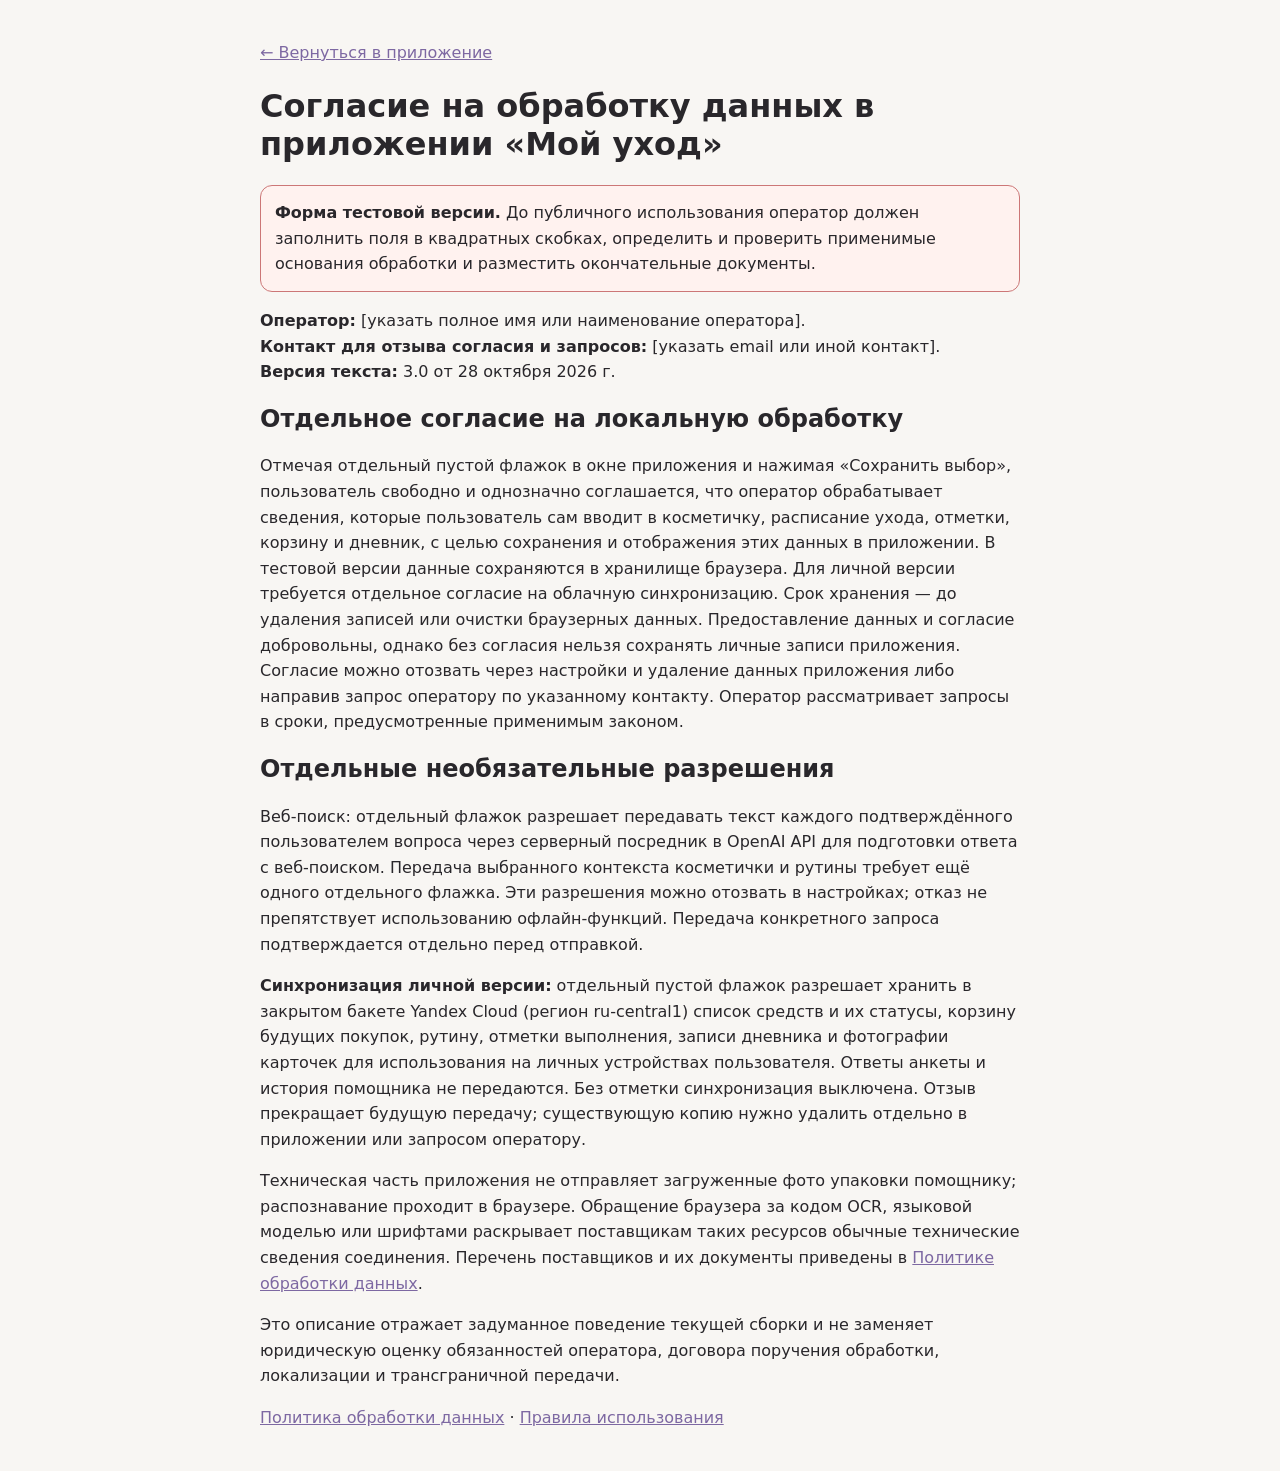
==== consent.html @ 7e5a4329 "Личная версия «Мой уход»: основные файлы" ====
<!doctype html>
<html lang="ru"><meta charset="utf-8"><meta name="viewport" content="width=device-width,initial-scale=1"><title>Согласие на обработку данных — Мой уход</title>
<style>body{max-width:760px;margin:40px auto;padding:0 20px;font:16px/1.6 system-ui,sans-serif;color:#29272b;background:#f8f6f3}h1,h2{line-height:1.2}a{color:#7d68a2}.draft{padding:14px;border:1px solid #c77;border-radius:12px;background:#fff2ef}</style>
<body><p><a href="./">← Вернуться в приложение</a></p><h1>Согласие на обработку данных в приложении «Мой уход»</h1><p class="draft"><strong>Форма тестовой версии.</strong> До публичного использования оператор должен заполнить поля в квадратных скобках, определить и проверить применимые основания обработки и разместить окончательные документы.</p>
<p><strong>Оператор:</strong> [указать полное имя или наименование оператора].<br><strong>Контакт для отзыва согласия и запросов:</strong> [указать email или иной контакт].<br><strong>Версия текста:</strong> 3.0 от 28 октября 2026 г.</p>
<h2>Отдельное согласие на локальную обработку</h2><p>Отмечая отдельный пустой флажок в окне приложения и нажимая «Сохранить выбор», пользователь свободно и однозначно соглашается, что оператор обрабатывает сведения, которые пользователь сам вводит в косметичку, расписание ухода, отметки, корзину и дневник, с целью сохранения и отображения этих данных в приложении. В тестовой версии данные сохраняются в хранилище браузера. Для личной версии требуется отдельное согласие на облачную синхронизацию. Срок хранения — до удаления записей или очистки браузерных данных. Предоставление данных и согласие добровольны, однако без согласия нельзя сохранять личные записи приложения. Согласие можно отозвать через настройки и удаление данных приложения либо направив запрос оператору по указанному контакту. Оператор рассматривает запросы в сроки, предусмотренные применимым законом.</p>
<h2>Отдельные необязательные разрешения</h2><p>Веб-поиск: отдельный флажок разрешает передавать текст каждого подтверждённого пользователем вопроса через серверный посредник в OpenAI API для подготовки ответа с веб-поиском. Передача выбранного контекста косметички и рутины требует ещё одного отдельного флажка. Эти разрешения можно отозвать в настройках; отказ не препятствует использованию офлайн-функций. Передача конкретного запроса подтверждается отдельно перед отправкой.</p>
<p><strong>Синхронизация личной версии:</strong> отдельный пустой флажок разрешает хранить в закрытом бакете Yandex Cloud (регион ru-central1) список средств и их статусы, корзину будущих покупок, рутину, отметки выполнения, записи дневника и фотографии карточек для использования на личных устройствах пользователя. Ответы анкеты и история помощника не передаются. Без отметки синхронизация выключена. Отзыв прекращает будущую передачу; существующую копию нужно удалить отдельно в приложении или запросом оператору.</p>
<p>Техническая часть приложения не отправляет загруженные фото упаковки помощнику; распознавание проходит в браузере. Обращение браузера за кодом OCR, языковой моделью или шрифтами раскрывает поставщикам таких ресурсов обычные технические сведения соединения. Перечень поставщиков и их документы приведены в <a href="privacy.html">Политике обработки данных</a>.</p>
<p>Это описание отражает задуманное поведение текущей сборки и не заменяет юридическую оценку обязанностей оператора, договора поручения обработки, локализации и трансграничной передачи.</p><p><a href="privacy.html">Политика обработки данных</a> · <a href="terms.html">Правила использования</a></p></body></html>
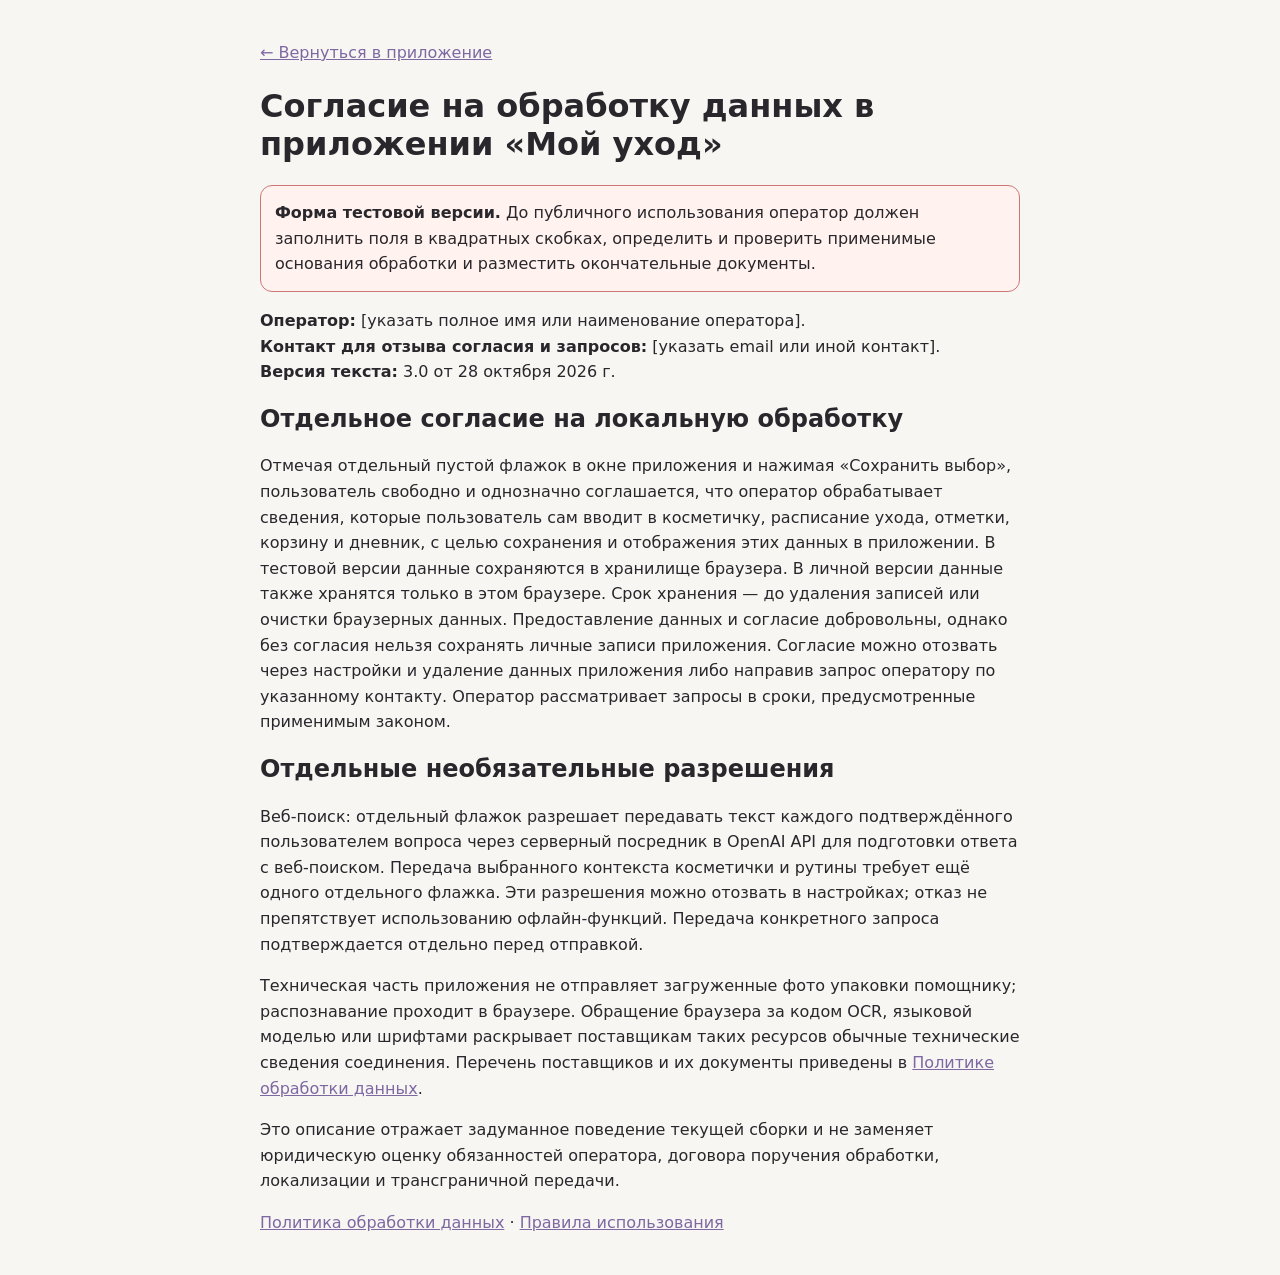
==== commit 641ab4c5: "Add personal care tracking features" ====
--- a/consent.html
+++ b/consent.html
@@ -3,8 +3,8 @@
 <style>body{max-width:760px;margin:40px auto;padding:0 20px;font:16px/1.6 system-ui,sans-serif;color:#29272b;background:#f8f6f3}h1,h2{line-height:1.2}a{color:#7d68a2}.draft{padding:14px;border:1px solid #c77;border-radius:12px;background:#fff2ef}</style>
 <body><p><a href="./">← Вернуться в приложение</a></p><h1>Согласие на обработку данных в приложении «Мой уход»</h1><p class="draft"><strong>Форма тестовой версии.</strong> До публичного использования оператор должен заполнить поля в квадратных скобках, определить и проверить применимые основания обработки и разместить окончательные документы.</p>
 <p><strong>Оператор:</strong> [указать полное имя или наименование оператора].<br><strong>Контакт для отзыва согласия и запросов:</strong> [указать email или иной контакт].<br><strong>Версия текста:</strong> 3.0 от 28 октября 2026 г.</p>
-<h2>Отдельное согласие на локальную обработку</h2><p>Отмечая отдельный пустой флажок в окне приложения и нажимая «Сохранить выбор», пользователь свободно и однозначно соглашается, что оператор обрабатывает сведения, которые пользователь сам вводит в косметичку, расписание ухода, отметки, корзину и дневник, с целью сохранения и отображения этих данных в приложении. В тестовой версии данные сохраняются в хранилище браузера. Для личной версии требуется отдельное согласие на облачную синхронизацию. Срок хранения — до удаления записей или очистки браузерных данных. Предоставление данных и согласие добровольны, однако без согласия нельзя сохранять личные записи приложения. Согласие можно отозвать через настройки и удаление данных приложения либо направив запрос оператору по указанному контакту. Оператор рассматривает запросы в сроки, предусмотренные применимым законом.</p>
+<h2>Отдельное согласие на локальную обработку</h2><p>Отмечая отдельный пустой флажок в окне приложения и нажимая «Сохранить выбор», пользователь свободно и однозначно соглашается, что оператор обрабатывает сведения, которые пользователь сам вводит в косметичку, расписание ухода, отметки, корзину и дневник, с целью сохранения и отображения этих данных в приложении. В тестовой версии данные сохраняются в хранилище браузера. В личной версии данные также хранятся только в этом браузере. Срок хранения — до удаления записей или очистки браузерных данных. Предоставление данных и согласие добровольны, однако без согласия нельзя сохранять личные записи приложения. Согласие можно отозвать через настройки и удаление данных приложения либо направив запрос оператору по указанному контакту. Оператор рассматривает запросы в сроки, предусмотренные применимым законом.</p>
 <h2>Отдельные необязательные разрешения</h2><p>Веб-поиск: отдельный флажок разрешает передавать текст каждого подтверждённого пользователем вопроса через серверный посредник в OpenAI API для подготовки ответа с веб-поиском. Передача выбранного контекста косметички и рутины требует ещё одного отдельного флажка. Эти разрешения можно отозвать в настройках; отказ не препятствует использованию офлайн-функций. Передача конкретного запроса подтверждается отдельно перед отправкой.</p>
-<p><strong>Синхронизация личной версии:</strong> отдельный пустой флажок разрешает хранить в закрытом бакете Yandex Cloud (регион ru-central1) список средств и их статусы, корзину будущих покупок, рутину, отметки выполнения, записи дневника и фотографии карточек для использования на личных устройствах пользователя. Ответы анкеты и история помощника не передаются. Без отметки синхронизация выключена. Отзыв прекращает будущую передачу; существующую копию нужно удалить отдельно в приложении или запросом оператору.</p>
+
 <p>Техническая часть приложения не отправляет загруженные фото упаковки помощнику; распознавание проходит в браузере. Обращение браузера за кодом OCR, языковой моделью или шрифтами раскрывает поставщикам таких ресурсов обычные технические сведения соединения. Перечень поставщиков и их документы приведены в <a href="privacy.html">Политике обработки данных</a>.</p>
 <p>Это описание отражает задуманное поведение текущей сборки и не заменяет юридическую оценку обязанностей оператора, договора поручения обработки, локализации и трансграничной передачи.</p><p><a href="privacy.html">Политика обработки данных</a> · <a href="terms.html">Правила использования</a></p></body></html>
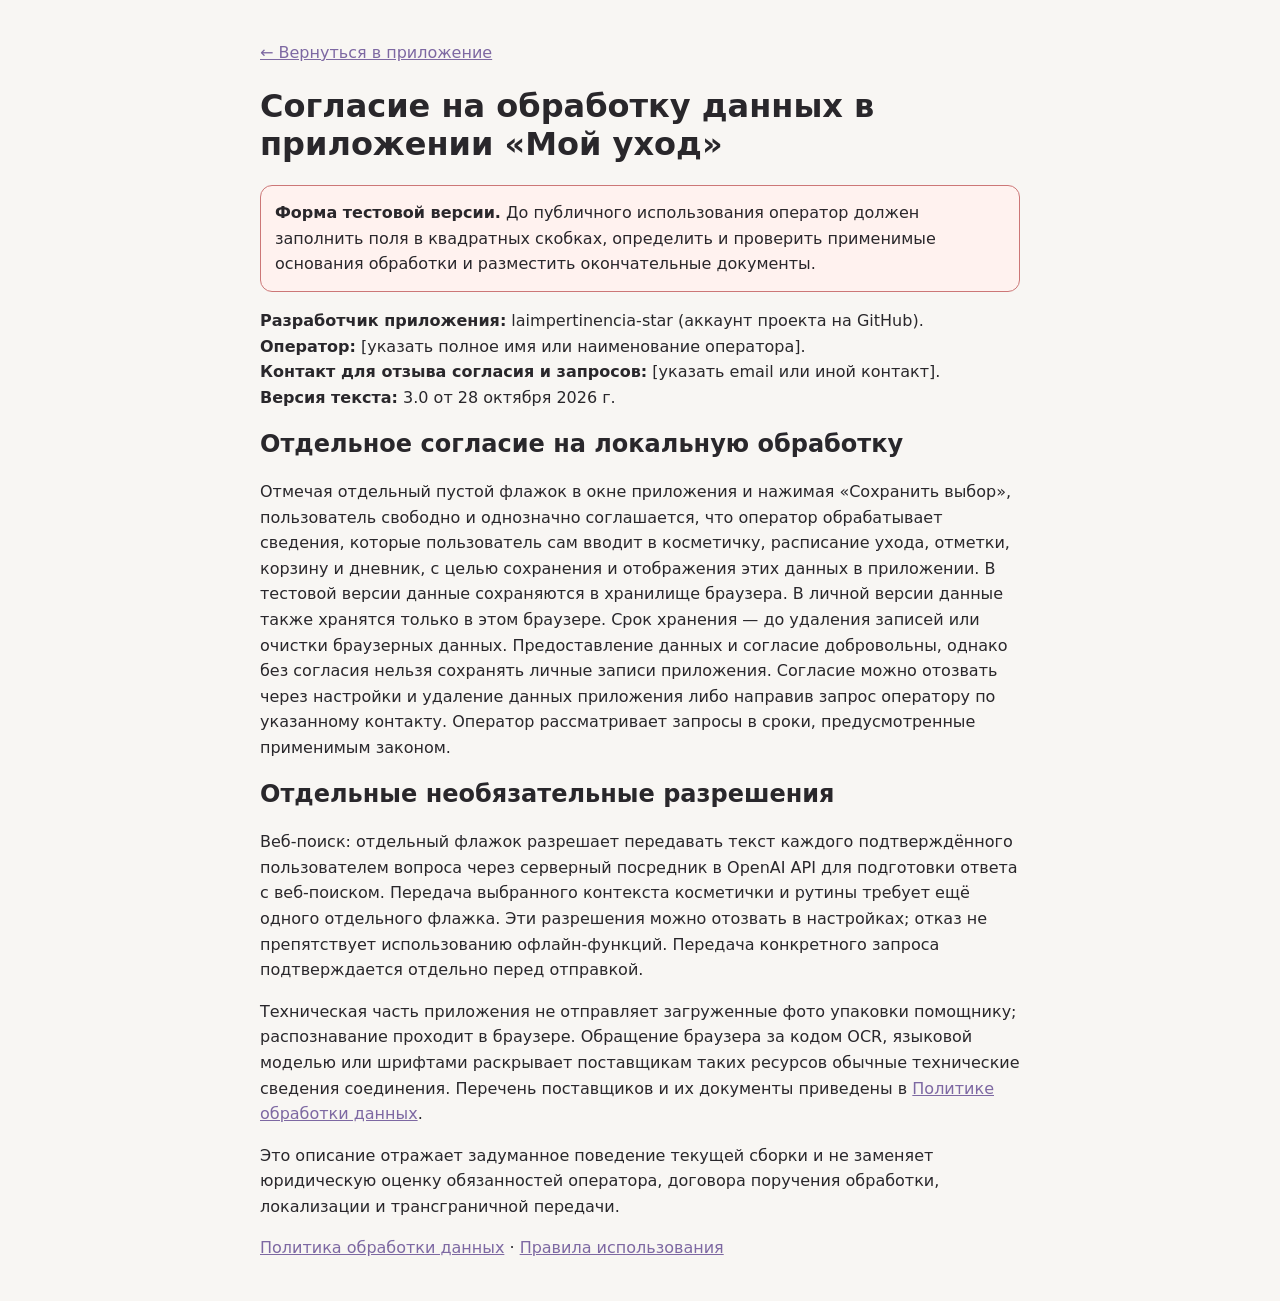
==== commit 60e5c881: "Credit project developer in consent.html" ====
--- a/consent.html
+++ b/consent.html
@@ -2,7 +2,7 @@
 <html lang="ru"><meta charset="utf-8"><meta name="viewport" content="width=device-width,initial-scale=1"><title>Согласие на обработку данных — Мой уход</title>
 <style>body{max-width:760px;margin:40px auto;padding:0 20px;font:16px/1.6 system-ui,sans-serif;color:#29272b;background:#f8f6f3}h1,h2{line-height:1.2}a{color:#7d68a2}.draft{padding:14px;border:1px solid #c77;border-radius:12px;background:#fff2ef}</style>
 <body><p><a href="./">← Вернуться в приложение</a></p><h1>Согласие на обработку данных в приложении «Мой уход»</h1><p class="draft"><strong>Форма тестовой версии.</strong> До публичного использования оператор должен заполнить поля в квадратных скобках, определить и проверить применимые основания обработки и разместить окончательные документы.</p>
-<p><strong>Оператор:</strong> [указать полное имя или наименование оператора].<br><strong>Контакт для отзыва согласия и запросов:</strong> [указать email или иной контакт].<br><strong>Версия текста:</strong> 3.0 от 28 октября 2026 г.</p>
+<p><strong>Разработчик приложения:</strong> laimpertinencia-star (аккаунт проекта на GitHub).<br><strong>Оператор:</strong> [указать полное имя или наименование оператора].<br><strong>Контакт для отзыва согласия и запросов:</strong> [указать email или иной контакт].<br><strong>Версия текста:</strong> 3.0 от 28 октября 2026 г.</p>
 <h2>Отдельное согласие на локальную обработку</h2><p>Отмечая отдельный пустой флажок в окне приложения и нажимая «Сохранить выбор», пользователь свободно и однозначно соглашается, что оператор обрабатывает сведения, которые пользователь сам вводит в косметичку, расписание ухода, отметки, корзину и дневник, с целью сохранения и отображения этих данных в приложении. В тестовой версии данные сохраняются в хранилище браузера. В личной версии данные также хранятся только в этом браузере. Срок хранения — до удаления записей или очистки браузерных данных. Предоставление данных и согласие добровольны, однако без согласия нельзя сохранять личные записи приложения. Согласие можно отозвать через настройки и удаление данных приложения либо направив запрос оператору по указанному контакту. Оператор рассматривает запросы в сроки, предусмотренные применимым законом.</p>
 <h2>Отдельные необязательные разрешения</h2><p>Веб-поиск: отдельный флажок разрешает передавать текст каждого подтверждённого пользователем вопроса через серверный посредник в OpenAI API для подготовки ответа с веб-поиском. Передача выбранного контекста косметички и рутины требует ещё одного отдельного флажка. Эти разрешения можно отозвать в настройках; отказ не препятствует использованию офлайн-функций. Передача конкретного запроса подтверждается отдельно перед отправкой.</p>
 
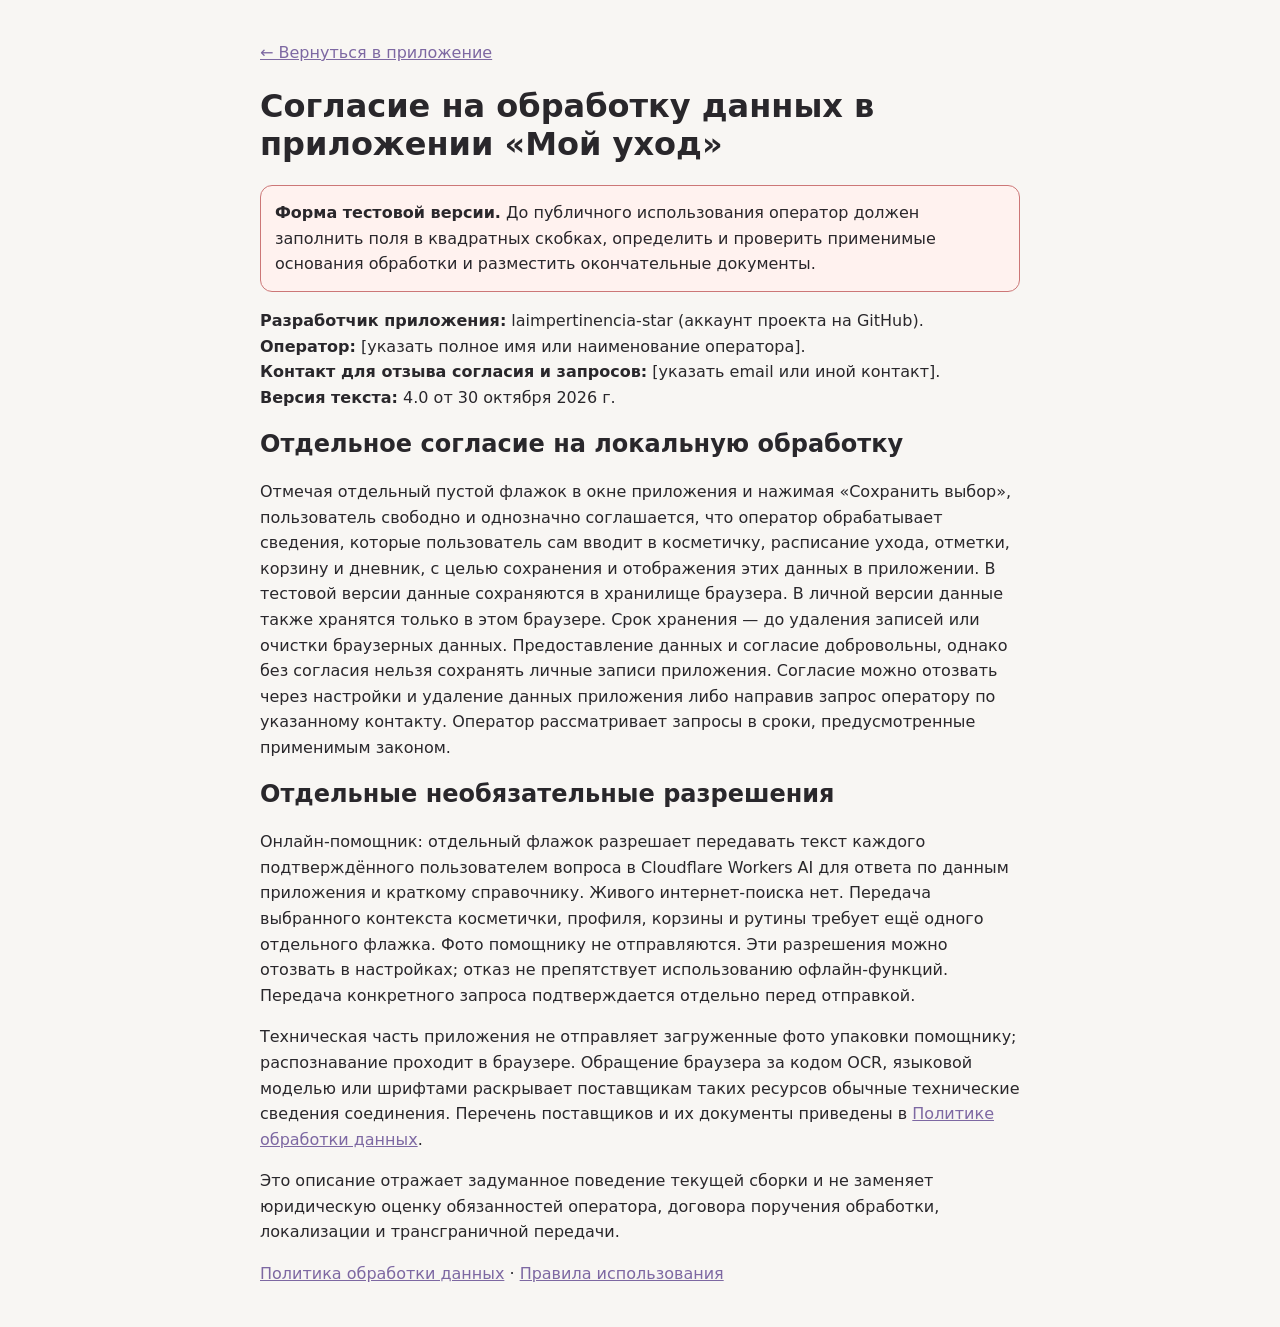
==== commit f2e7a699: "Add consent-based Cloudflare AI assistant and contextual local advice" ====
--- a/consent.html
+++ b/consent.html
@@ -2,9 +2,9 @@
 <html lang="ru"><meta charset="utf-8"><meta name="viewport" content="width=device-width,initial-scale=1"><title>Согласие на обработку данных — Мой уход</title>
 <style>body{max-width:760px;margin:40px auto;padding:0 20px;font:16px/1.6 system-ui,sans-serif;color:#29272b;background:#f8f6f3}h1,h2{line-height:1.2}a{color:#7d68a2}.draft{padding:14px;border:1px solid #c77;border-radius:12px;background:#fff2ef}</style>
 <body><p><a href="./">← Вернуться в приложение</a></p><h1>Согласие на обработку данных в приложении «Мой уход»</h1><p class="draft"><strong>Форма тестовой версии.</strong> До публичного использования оператор должен заполнить поля в квадратных скобках, определить и проверить применимые основания обработки и разместить окончательные документы.</p>
-<p><strong>Разработчик приложения:</strong> laimpertinencia-star (аккаунт проекта на GitHub).<br><strong>Оператор:</strong> [указать полное имя или наименование оператора].<br><strong>Контакт для отзыва согласия и запросов:</strong> [указать email или иной контакт].<br><strong>Версия текста:</strong> 3.0 от 28 октября 2026 г.</p>
+<p><strong>Разработчик приложения:</strong> laimpertinencia-star (аккаунт проекта на GitHub).<br><strong>Оператор:</strong> [указать полное имя или наименование оператора].<br><strong>Контакт для отзыва согласия и запросов:</strong> [указать email или иной контакт].<br><strong>Версия текста:</strong> 4.0 от 30 октября 2026 г.</p>
 <h2>Отдельное согласие на локальную обработку</h2><p>Отмечая отдельный пустой флажок в окне приложения и нажимая «Сохранить выбор», пользователь свободно и однозначно соглашается, что оператор обрабатывает сведения, которые пользователь сам вводит в косметичку, расписание ухода, отметки, корзину и дневник, с целью сохранения и отображения этих данных в приложении. В тестовой версии данные сохраняются в хранилище браузера. В личной версии данные также хранятся только в этом браузере. Срок хранения — до удаления записей или очистки браузерных данных. Предоставление данных и согласие добровольны, однако без согласия нельзя сохранять личные записи приложения. Согласие можно отозвать через настройки и удаление данных приложения либо направив запрос оператору по указанному контакту. Оператор рассматривает запросы в сроки, предусмотренные применимым законом.</p>
-<h2>Отдельные необязательные разрешения</h2><p>Веб-поиск: отдельный флажок разрешает передавать текст каждого подтверждённого пользователем вопроса через серверный посредник в OpenAI API для подготовки ответа с веб-поиском. Передача выбранного контекста косметички и рутины требует ещё одного отдельного флажка. Эти разрешения можно отозвать в настройках; отказ не препятствует использованию офлайн-функций. Передача конкретного запроса подтверждается отдельно перед отправкой.</p>
+<h2>Отдельные необязательные разрешения</h2><p>Онлайн-помощник: отдельный флажок разрешает передавать текст каждого подтверждённого пользователем вопроса в Cloudflare Workers AI для ответа по данным приложения и краткому справочнику. Живого интернет-поиска нет. Передача выбранного контекста косметички, профиля, корзины и рутины требует ещё одного отдельного флажка. Фото помощнику не отправляются. Эти разрешения можно отозвать в настройках; отказ не препятствует использованию офлайн-функций. Передача конкретного запроса подтверждается отдельно перед отправкой.</p>
 
 <p>Техническая часть приложения не отправляет загруженные фото упаковки помощнику; распознавание проходит в браузере. Обращение браузера за кодом OCR, языковой моделью или шрифтами раскрывает поставщикам таких ресурсов обычные технические сведения соединения. Перечень поставщиков и их документы приведены в <a href="privacy.html">Политике обработки данных</a>.</p>
 <p>Это описание отражает задуманное поведение текущей сборки и не заменяет юридическую оценку обязанностей оператора, договора поручения обработки, локализации и трансграничной передачи.</p><p><a href="privacy.html">Политика обработки данных</a> · <a href="terms.html">Правила использования</a></p></body></html>
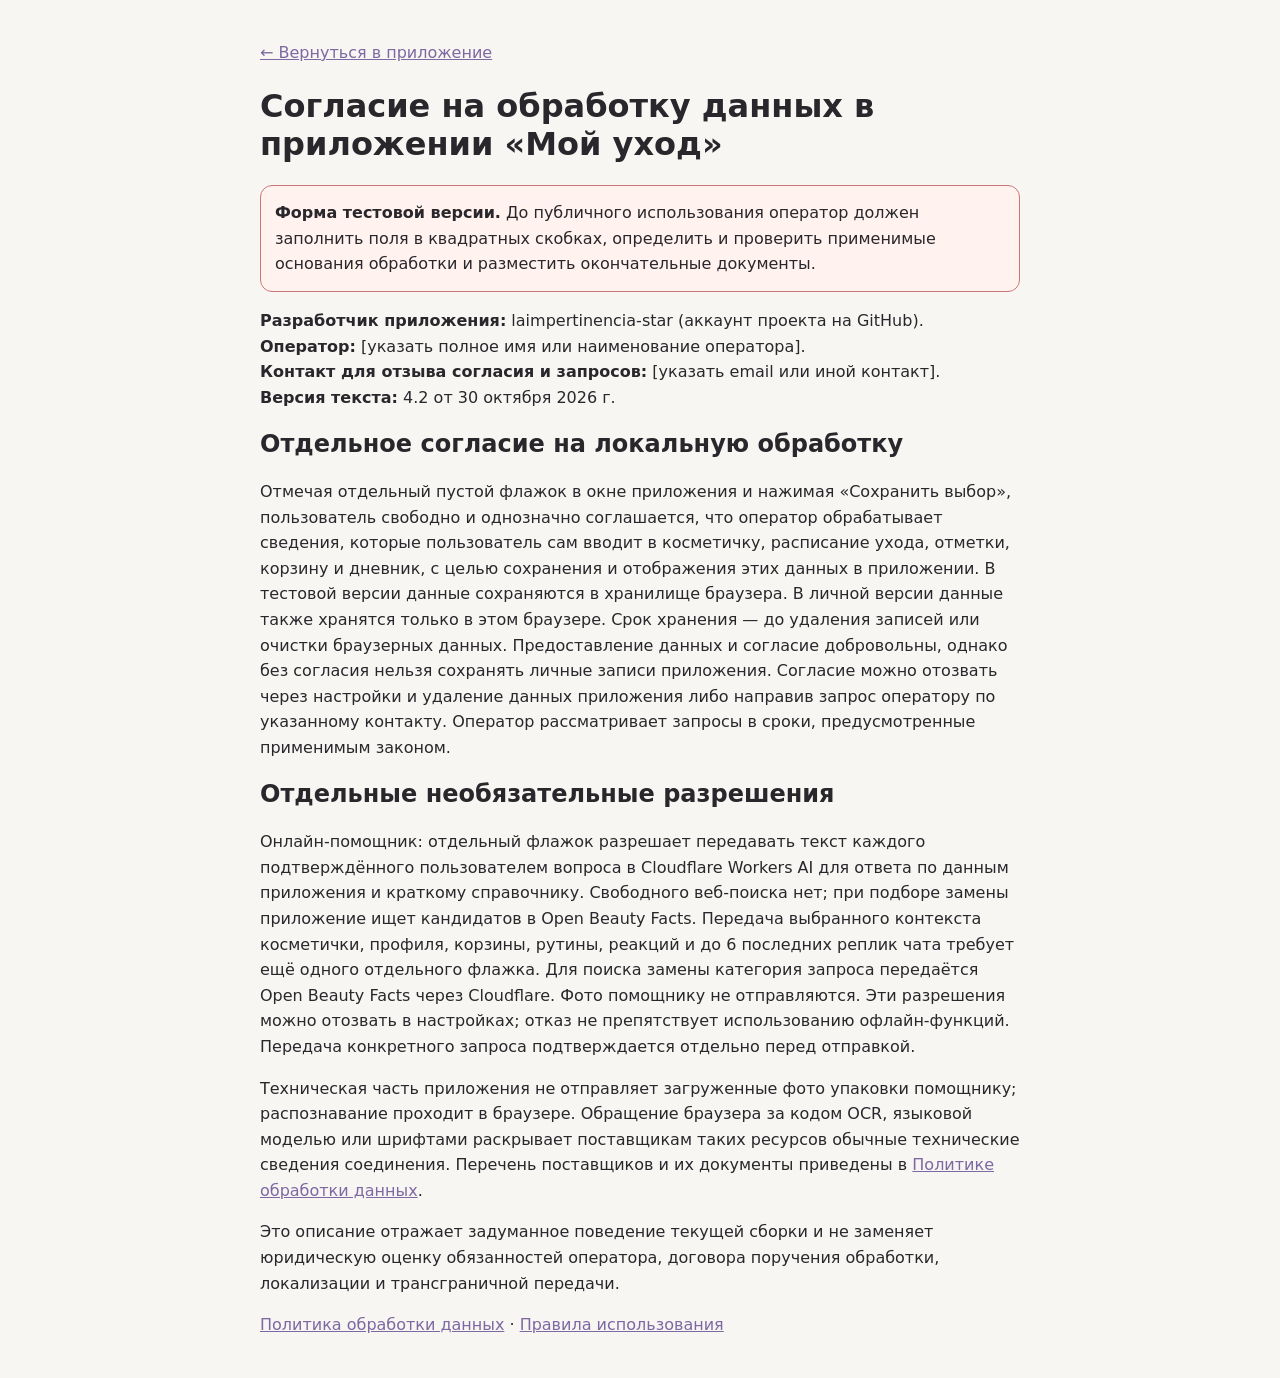
==== commit 4cefd8a3: "Update care assistant, product catalog and notification settings" ====
--- a/consent.html
+++ b/consent.html
@@ -2,9 +2,9 @@
 <html lang="ru"><meta charset="utf-8"><meta name="viewport" content="width=device-width,initial-scale=1"><title>Согласие на обработку данных — Мой уход</title>
 <style>body{max-width:760px;margin:40px auto;padding:0 20px;font:16px/1.6 system-ui,sans-serif;color:#29272b;background:#f8f6f3}h1,h2{line-height:1.2}a{color:#7d68a2}.draft{padding:14px;border:1px solid #c77;border-radius:12px;background:#fff2ef}</style>
 <body><p><a href="./">← Вернуться в приложение</a></p><h1>Согласие на обработку данных в приложении «Мой уход»</h1><p class="draft"><strong>Форма тестовой версии.</strong> До публичного использования оператор должен заполнить поля в квадратных скобках, определить и проверить применимые основания обработки и разместить окончательные документы.</p>
-<p><strong>Разработчик приложения:</strong> laimpertinencia-star (аккаунт проекта на GitHub).<br><strong>Оператор:</strong> [указать полное имя или наименование оператора].<br><strong>Контакт для отзыва согласия и запросов:</strong> [указать email или иной контакт].<br><strong>Версия текста:</strong> 4.0 от 30 октября 2026 г.</p>
+<p><strong>Разработчик приложения:</strong> laimpertinencia-star (аккаунт проекта на GitHub).<br><strong>Оператор:</strong> [указать полное имя или наименование оператора].<br><strong>Контакт для отзыва согласия и запросов:</strong> [указать email или иной контакт].<br><strong>Версия текста:</strong> 4.2 от 30 октября 2026 г.</p>
 <h2>Отдельное согласие на локальную обработку</h2><p>Отмечая отдельный пустой флажок в окне приложения и нажимая «Сохранить выбор», пользователь свободно и однозначно соглашается, что оператор обрабатывает сведения, которые пользователь сам вводит в косметичку, расписание ухода, отметки, корзину и дневник, с целью сохранения и отображения этих данных в приложении. В тестовой версии данные сохраняются в хранилище браузера. В личной версии данные также хранятся только в этом браузере. Срок хранения — до удаления записей или очистки браузерных данных. Предоставление данных и согласие добровольны, однако без согласия нельзя сохранять личные записи приложения. Согласие можно отозвать через настройки и удаление данных приложения либо направив запрос оператору по указанному контакту. Оператор рассматривает запросы в сроки, предусмотренные применимым законом.</p>
-<h2>Отдельные необязательные разрешения</h2><p>Онлайн-помощник: отдельный флажок разрешает передавать текст каждого подтверждённого пользователем вопроса в Cloudflare Workers AI для ответа по данным приложения и краткому справочнику. Живого интернет-поиска нет. Передача выбранного контекста косметички, профиля, корзины и рутины требует ещё одного отдельного флажка. Фото помощнику не отправляются. Эти разрешения можно отозвать в настройках; отказ не препятствует использованию офлайн-функций. Передача конкретного запроса подтверждается отдельно перед отправкой.</p>
+<h2>Отдельные необязательные разрешения</h2><p>Онлайн-помощник: отдельный флажок разрешает передавать текст каждого подтверждённого пользователем вопроса в Cloudflare Workers AI для ответа по данным приложения и краткому справочнику. Свободного веб-поиска нет; при подборе замены приложение ищет кандидатов в Open Beauty Facts. Передача выбранного контекста косметички, профиля, корзины, рутины, реакций и до 6 последних реплик чата требует ещё одного отдельного флажка. Для поиска замены категория запроса передаётся Open Beauty Facts через Cloudflare. Фото помощнику не отправляются. Эти разрешения можно отозвать в настройках; отказ не препятствует использованию офлайн-функций. Передача конкретного запроса подтверждается отдельно перед отправкой.</p>
 
 <p>Техническая часть приложения не отправляет загруженные фото упаковки помощнику; распознавание проходит в браузере. Обращение браузера за кодом OCR, языковой моделью или шрифтами раскрывает поставщикам таких ресурсов обычные технические сведения соединения. Перечень поставщиков и их документы приведены в <a href="privacy.html">Политике обработки данных</a>.</p>
 <p>Это описание отражает задуманное поведение текущей сборки и не заменяет юридическую оценку обязанностей оператора, договора поручения обработки, локализации и трансграничной передачи.</p><p><a href="privacy.html">Политика обработки данных</a> · <a href="terms.html">Правила использования</a></p></body></html>
